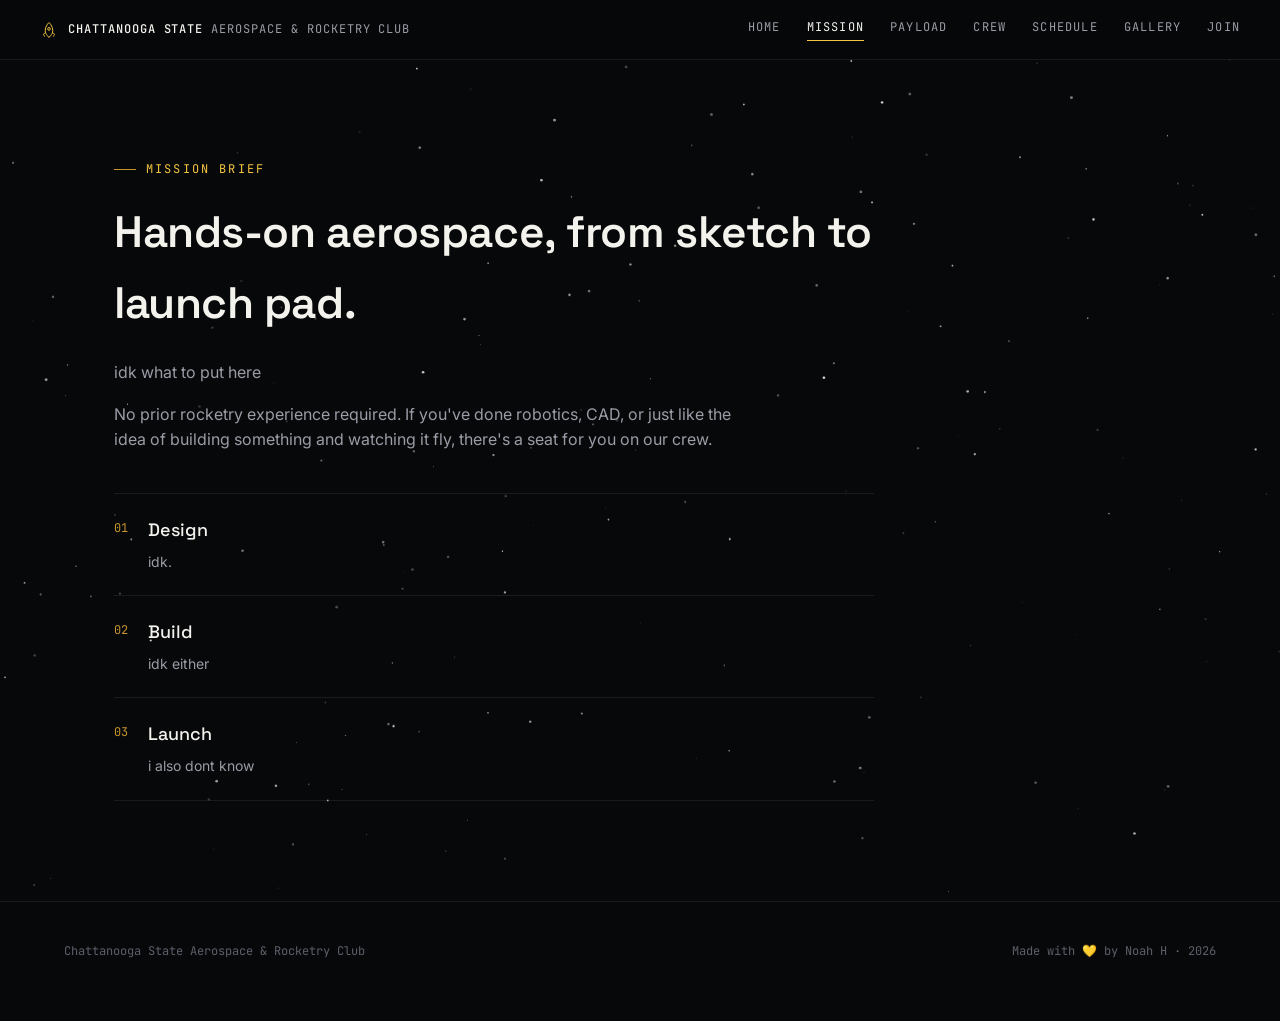
==== about.html @ b6b72275 "Update footer text and year in about.html" ====
<!DOCTYPE html>
<html lang="en">
<head>
<meta charset="UTF-8">
<meta name="viewport" content="width=device-width, initial-scale=1.0">
<title>Mission Brief — Aerospace &amp; Rocketry Club</title>
<link rel="preconnect" href="https://fonts.googleapis.com">
<link rel="preconnect" href="https://fonts.gstatic.com" crossorigin>
<link href="https://fonts.googleapis.com/css2?family=Space+Grotesk:wght@400;500;600;700&family=Inter:wght@400;500;600&family=JetBrains+Mono:wght@400;500&display=swap" rel="stylesheet">
<link rel="stylesheet" href="css/style.css">
</head>
<body>
<canvas id="stars"></canvas>
<div class="content">
<header class="topnav">
  <div class="brand">
    <svg width="18" height="18" viewBox="0 0 24 24" fill="none" xmlns="http://www.w3.org/2000/svg">
      <path d="M12 2C12 2 17 6.5 17 13C17 15.5 15.8 17.6 14.5 19L12 22L9.5 19C8.2 17.6 7 15.5 7 13C7 6.5 12 2 12 2Z" stroke="#f4c542" stroke-width="1.3" stroke-linejoin="round"/>
      <circle cx="12" cy="10.5" r="1.8" stroke="#f4c542" stroke-width="1.3"/>
      <path d="M7.5 15.5L4.5 17.5L6 20.5" stroke="#f4c542" stroke-width="1.1" stroke-linecap="round" stroke-linejoin="round"/>
      <path d="M16.5 15.5L19.5 17.5L18 20.5" stroke="#f4c542" stroke-width="1.1" stroke-linecap="round" stroke-linejoin="round"/>
    </svg>
    <span><strong>Chattanooga State</strong> Aerospace &amp; Rocketry Club</span>
  </div>
  <nav class="links">
    <a href="index.html">Home</a>
    <a href="about.html">Mission</a>
    <a href="programs.html">Payload</a>
    <a href="crew.html">Crew</a>
    <a href="schedule.html">Schedule</a>
    <a href="gallery.html">Gallery</a>
    <a href="join.html">Join</a>
  </nav>
</header>

  <main class="page">
    <div class="eyebrow">Mission brief</div>
    <h2 class="section-title">Hands-on aerospace, from sketch to launch pad.</h2>
    <p style="color:var(--gray); margin-top:22px; max-width:640px; font-size:16px;">idk what to put here</p>
    <p style="color:var(--gray); margin-top:16px; max-width:640px; font-size:16px;">No prior rocketry experience required. If you've done robotics, CAD, or just like the idea of building something and watching it fly, there's a seat for you on our crew.</p>

    <div class="pillars">
      <div class="pillar"><span class="num">01</span><div><h3>Design</h3><p>idk.</p></div></div>
      <div class="pillar"><span class="num">02</span><div><h3>Build</h3><p>idk either</p></div></div>
      <div class="pillar"><span class="num">03</span><div><h3>Launch</h3><p>i also dont know</p></div></div>
    </div>
  </main>

<footer>
  <span>Chattanooga State Aerospace &amp; Rocketry Club</span>
  <span>Made with 💛 by Noah H &middot; 2026</span>
</footer>
</div>
<script src="js/main.js"></script>
</body>
</html>
---- css/style.css ----
:root{
  --void:#07080a;
  --panel:#111319;
  --panel-2:#171a21;
  --hairline:rgba(244,197,66,0.16);
  --hairline-soft:rgba(255,255,255,0.08);
  --yellow:#f4c542;
  --yellow-deep:#c8952a;
  --white:#f3f2ec;
  --gray:#9a9ca6;
  --gray-dim:#5c5f6a;
  --font-display:'Space Grotesk', sans-serif;
  --font-body:'Inter', sans-serif;
  --font-mono:'JetBrains Mono', monospace;
}
*{box-sizing:border-box; margin:0; padding:0;}
html{scroll-behavior:smooth;}
body{
  background:var(--void);
  color:var(--white);
  font-family:var(--font-body);
  line-height:1.6;
  overflow-x:hidden;
  position:relative;
}
#stars{ position:fixed; top:0; left:0; width:100%; height:100%; z-index:0; pointer-events:none; }
.content{ position:relative; z-index:1; }
::selection{ background:var(--yellow); color:var(--void); }
a{ color:inherit; text-decoration:none; }
img{ max-width:100%; display:block; }
@media (prefers-reduced-motion: reduce){ html{ scroll-behavior:auto; } }

header.topnav{
  position:sticky; top:0; z-index:10;
  display:flex; align-items:center; justify-content:space-between;
  padding:18px 40px; background:rgba(7,8,10,0.85); backdrop-filter:blur(8px);
  border-bottom:1px solid var(--hairline-soft);
}
.brand{ display:flex; align-items:center; gap:10px; font-family:var(--font-mono); font-size:12px; letter-spacing:0.08em; color:var(--gray); text-transform:uppercase; }
.brand svg{ flex-shrink:0; }
.brand strong{ color:var(--white); font-weight:500; }
nav.links{ display:flex; gap:26px; flex-wrap:wrap; }
nav.links a{
  font-family:var(--font-mono); font-size:12px; letter-spacing:0.1em; text-transform:uppercase;
  color:var(--gray); position:relative; padding-bottom:4px; transition:color .25s ease;
}
nav.links a::after{ content:""; position:absolute; left:0; bottom:0; width:0; height:1px; background:var(--yellow); transition:width .25s ease; }
nav.links a:hover, nav.links a.active{ color:var(--white); }
nav.links a:hover::after, nav.links a.active::after{ width:100%; }
.nav-toggle{ display:none; }
@media (max-width: 780px){
  nav.links{ display:none; }
  header.topnav{ padding:16px 20px; }
}

section, main.page{ padding:100px 64px; max-width:1180px; margin:0 auto; }
@media (max-width: 720px){ section, main.page{ padding:70px 24px; } }

.eyebrow{
  font-family:var(--font-mono); font-size:12px; letter-spacing:0.18em; text-transform:uppercase;
  color:var(--yellow); display:flex; align-items:center; gap:10px; margin-bottom:18px;
}
.eyebrow::before{ content:""; width:22px; height:1px; background:var(--yellow-deep); }
h2.section-title{
  font-family:var(--font-display); font-weight:600; font-size:clamp(28px,4vw,44px);
  letter-spacing:-0.01em; max-width:760px;
}

#top{
  min-height:80vh; display:flex; flex-direction:column; justify-content:center;
  padding-top:70px; padding-bottom:70px; position:relative;
}
.hero-readout{
  font-family:var(--font-mono); font-size:12px; letter-spacing:0.14em; color:var(--gray);
  text-transform:uppercase; margin-bottom:28px; display:flex; align-items:center; gap:10px;
}
.hero-readout .dot{ width:6px; height:6px; border-radius:50%; background:var(--yellow); box-shadow:0 0 6px 1px rgba(244,197,66,0.6); }
h1{
  font-family:var(--font-display); font-weight:700; font-size:clamp(38px,6.5vw,78px);
  line-height:1.03; letter-spacing:-0.02em; max-width:920px; text-transform:uppercase;
}
h1 .accent{ color:var(--yellow); }
.hero-sub{ margin-top:26px; max-width:560px; font-size:17px; color:var(--gray); }
.hero-cta{ margin-top:44px; display:flex; gap:16px; flex-wrap:wrap; }
.btn{
  font-family:var(--font-mono); font-size:13px; letter-spacing:0.06em; text-transform:uppercase;
  padding:14px 26px; border-radius:2px; display:inline-flex; align-items:center; gap:8px;
  cursor:pointer; transition:transform .2s ease, background .2s ease, border-color .2s ease; border:1px solid transparent;
}
.btn:hover{ transform:translateY(-2px); }
.btn-primary{ background:var(--yellow); color:#221a05; font-weight:500; border-color:var(--yellow); }
.btn-primary:hover{ background:#ffd25c; }
.btn-ghost{ background:transparent; color:var(--white); border-color:var(--hairline-soft); }
.btn-ghost:hover{ border-color:var(--yellow-deep); color:var(--yellow); }

.hero-stats{
  margin-top:64px; display:flex; gap:56px; flex-wrap:wrap;
  border-top:1px solid var(--hairline-soft); padding-top:26px; max-width:780px;
}
.hero-stats div{ display:flex; flex-direction:column; gap:6px; }
.hero-stats .label{ font-family:var(--font-mono); font-size:11px; letter-spacing:0.1em; text-transform:uppercase; color:var(--gray-dim); }
.hero-stats .value{ font-family:var(--font-display); font-size:18px; color:var(--white); }

.pillars{ display:flex; flex-direction:column; gap:0; margin-top:40px; max-width:760px; }
.pillar{ display:flex; gap:20px; padding:22px 0; border-top:1px solid var(--hairline-soft); }
.pillar:last-child{ border-bottom:1px solid var(--hairline-soft); }
.pillar .num{ font-family:var(--font-mono); font-size:12px; color:var(--yellow-deep); padding-top:3px; }
.pillar h3{ font-family:var(--font-display); font-size:18px; font-weight:500; margin-bottom:6px; }
.pillar p{ margin:0; font-size:14px; color:var(--gray); }

.card-grid{
  display:grid; grid-template-columns:repeat(2, 1fr); gap:1px; margin-top:44px;
  background:var(--hairline-soft); border:1px solid var(--hairline-soft);
}
.card{ background:var(--panel); padding:32px; display:flex; flex-direction:column; gap:14px; transition:background .25s ease; }
.card:hover{ background:var(--panel-2); }
.card .tag{ font-family:var(--font-mono); font-size:11px; letter-spacing:0.1em; text-transform:uppercase; color:var(--yellow-deep); }
.card h3{ font-family:var(--font-display); font-size:20px; font-weight:500; }
.card p{ color:var(--gray); font-size:14px; }
@media (max-width: 720px){ .card-grid{ grid-template-columns:1fr; } }

.crew-grid{ margin-top:44px; display:grid; grid-template-columns:repeat(auto-fit, minmax(220px, 1fr)); gap:20px; }
.crew-card{ border:1px dashed var(--hairline-soft); padding:26px; background:var(--panel); display:flex; flex-direction:column; justify-content:center; }
.crew-role{ font-family:var(--font-mono); font-size:11px; letter-spacing:0.08em; text-transform:uppercase; color:var(--yellow-deep); margin-top:6px; }
.crew-card h3{ font-family:var(--font-display); font-size:18px; font-weight:500; }
.crew-card p{ font-size:13px; color:var(--gray-dim); margin-top:10px; }

.flight-log{ margin-top:44px; border-top:1px solid var(--hairline-soft); }
.log-row{ display:grid; grid-template-columns:140px 1fr 1fr; gap:20px; padding:20px 0; border-bottom:1px solid var(--hairline-soft); align-items:center; }
.log-row .log-tag{ font-family:var(--font-mono); font-size:11px; letter-spacing:0.08em; text-transform:uppercase; color:var(--yellow-deep); }
.log-row .log-main{ font-family:var(--font-display); font-size:17px; }
.log-row .log-detail{ font-family:var(--font-mono); font-size:13px; color:var(--gray); }
@media (max-width: 640px){ .log-row{ grid-template-columns:1fr; gap:6px; } }

.mission-log{ margin-top:60px; }
.mission-log h3.mlog-title{ font-family:var(--font-display); font-size:20px; margin-bottom:24px; }
.mlog-entry{ border-left:2px solid var(--yellow-deep); padding:4px 0 4px 24px; margin-bottom:36px; }
.mlog-date{ font-family:var(--font-mono); font-size:11px; letter-spacing:0.08em; text-transform:uppercase; color:var(--yellow); margin-bottom:10px; }
.mlog-entry h4{ font-family:var(--font-display); font-size:17px; font-weight:500; margin-bottom:8px; }
.mlog-entry p{ color:var(--gray); font-size:14px; margin-bottom:6px; max-width:680px; }
.mlog-list{ color:var(--gray); font-size:14px; margin:10px 0 6px 18px; max-width:660px; }
.mlog-list li{ margin-bottom:6px; }

.gallery-grid{ margin-top:44px; display:grid; grid-template-columns:repeat(3, 1fr); gap:16px; }
.gallery-item{
  aspect-ratio:4/3; background:var(--panel); border:1px solid var(--hairline-soft);
  display:flex; flex-direction:column; align-items:center; justify-content:center; gap:10px;
  color:var(--gray-dim); text-align:center; padding:16px;
}
.gallery-item .icon{ color:var(--yellow-deep); }
.gallery-item span{ font-family:var(--font-mono); font-size:11px; letter-spacing:0.06em; text-transform:uppercase; }
@media (max-width: 780px){ .gallery-grid{ grid-template-columns:repeat(2, 1fr); } }
@media (max-width: 480px){ .gallery-grid{ grid-template-columns:1fr; } }
.gallery-note{ margin-top:28px; color:var(--gray-dim); font-family:var(--font-mono); font-size:12px; max-width:560px; }

#ground-control, .split{ display:grid; grid-template-columns:1fr 1fr; gap:64px; }
#ground-control p, .split p{ color:var(--gray); margin-top:20px; max-width:460px; }
.contact-list{ margin-top:28px; display:flex; flex-direction:column; gap:14px; }
.contact-list div{ font-family:var(--font-mono); font-size:13px; color:var(--white); display:flex; gap:12px; }
.contact-list span{ color:var(--gray-dim); min-width:90px; }
.join-form{ background:var(--panel); border:1px solid var(--hairline-soft); padding:32px; }
.join-form .field{ margin-bottom:18px; display:flex; flex-direction:column; gap:8px; }
.join-form label{ font-family:var(--font-mono); font-size:11px; letter-spacing:0.08em; text-transform:uppercase; color:var(--gray); }
.join-form input, .join-form select{
  background:var(--void); border:1px solid var(--hairline-soft); color:var(--white);
  font-family:var(--font-body); font-size:14px; padding:12px 14px; border-radius:2px;
}
.join-form input:focus, .join-form select:focus{ outline:none; border-color:var(--yellow-deep); }
.join-form button{ width:100%; margin-top:6px; }
@media (max-width: 860px){ #ground-control, .split{ grid-template-columns:1fr; } }

footer{
  padding:40px 64px 60px; border-top:1px solid var(--hairline-soft); display:flex;
  justify-content:space-between; flex-wrap:wrap; gap:12px; font-family:var(--font-mono);
  font-size:12px; color:var(--gray-dim);
}
@media (max-width: 720px){ footer{ padding:32px 24px; flex-direction:column; } }
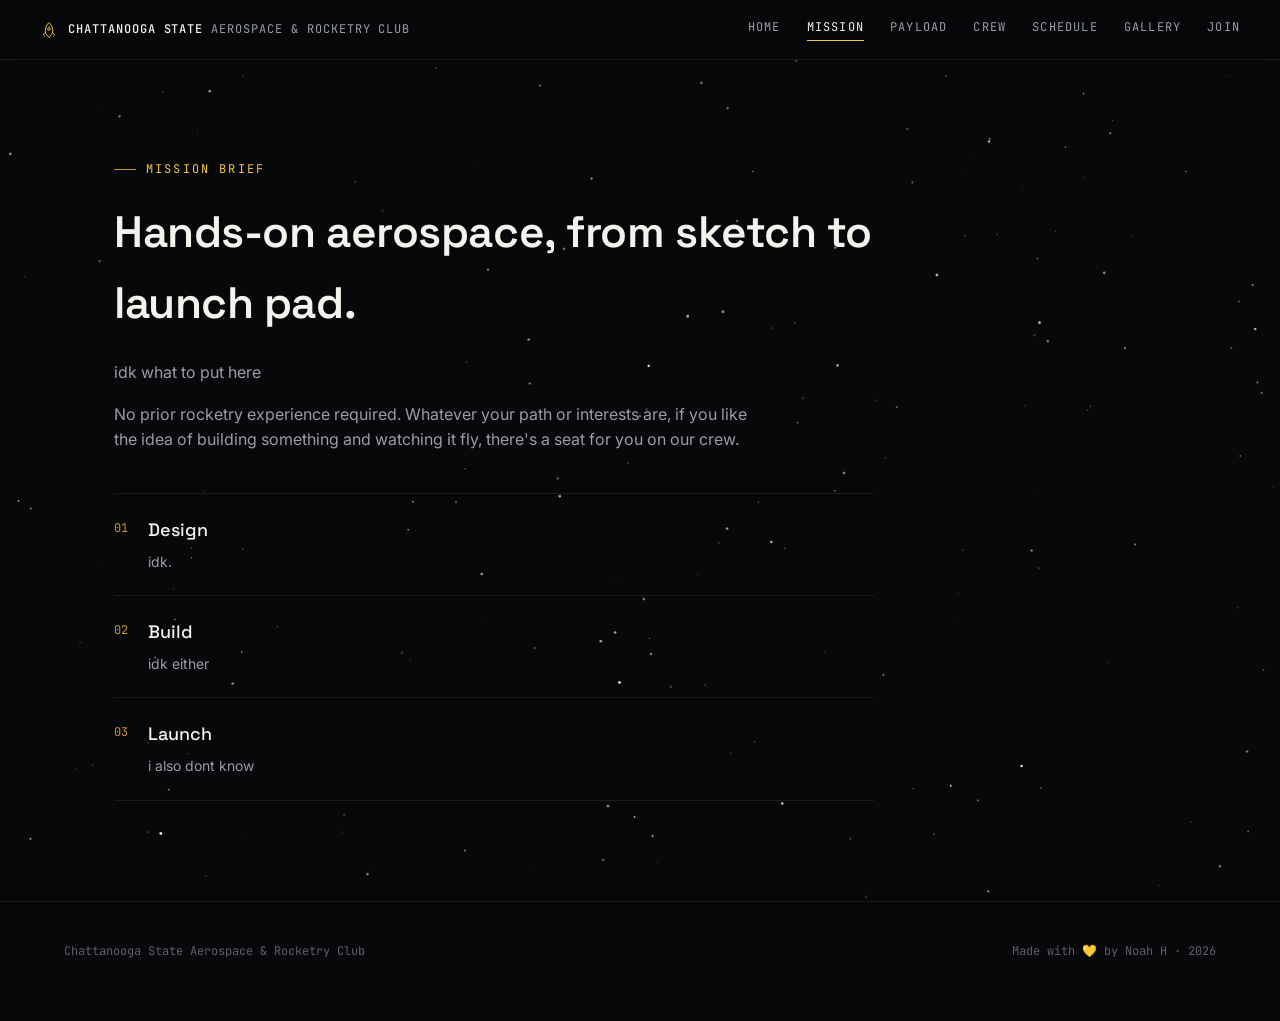
==== commit f4b546c1: "Update about.html" ====
--- a/about.html
+++ b/about.html
@@ -37,7 +37,7 @@
     <div class="eyebrow">Mission brief</div>
     <h2 class="section-title">Hands-on aerospace, from sketch to launch pad.</h2>
     <p style="color:var(--gray); margin-top:22px; max-width:640px; font-size:16px;">idk what to put here</p>
-    <p style="color:var(--gray); margin-top:16px; max-width:640px; font-size:16px;">No prior rocketry experience required. If you've done robotics, CAD, or just like the idea of building something and watching it fly, there's a seat for you on our crew.</p>
+    <p style="color:var(--gray); margin-top:16px; max-width:640px; font-size:16px;">No prior rocketry experience required. Whatever your path or interests are, if you like the idea of building something and watching it fly, there's a seat for you on our crew.</p>
 
     <div class="pillars">
       <div class="pillar"><span class="num">01</span><div><h3>Design</h3><p>idk.</p></div></div>
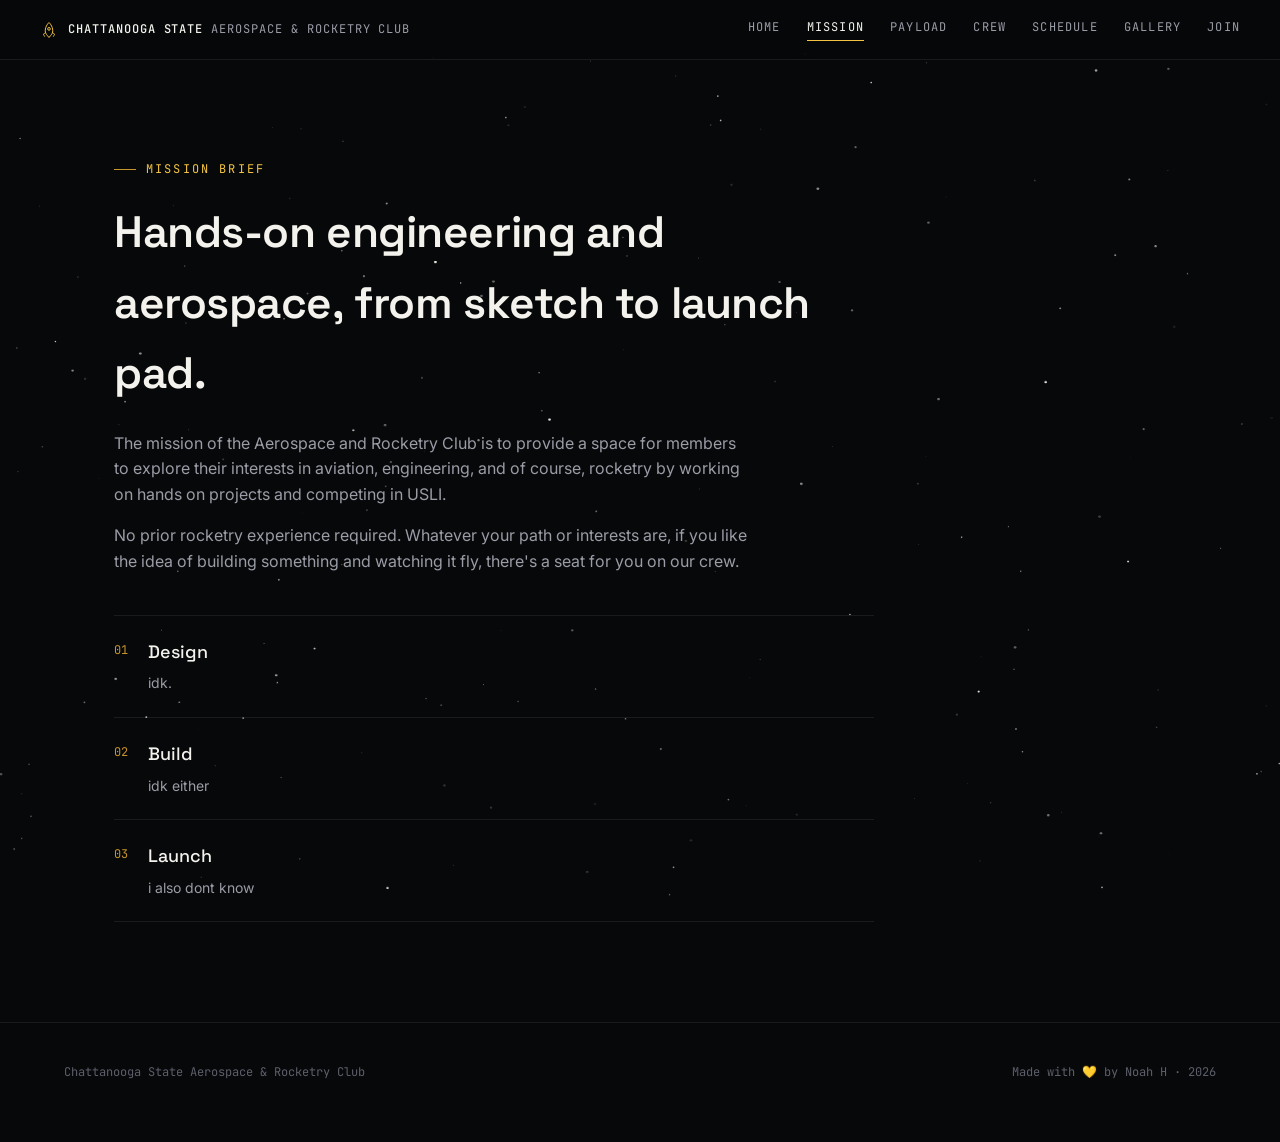
==== commit b8184b7c: "Update about.html" ====
--- a/about.html
+++ b/about.html
@@ -35,8 +35,8 @@
 
   <main class="page">
     <div class="eyebrow">Mission brief</div>
-    <h2 class="section-title">Hands-on aerospace, from sketch to launch pad.</h2>
-    <p style="color:var(--gray); margin-top:22px; max-width:640px; font-size:16px;">idk what to put here</p>
+    <h2 class="section-title">Hands-on engineering and aerospace, from sketch to launch pad.</h2>
+    <p style="color:var(--gray); margin-top:22px; max-width:640px; font-size:16px;">The mission of the Aerospace and Rocketry Club is to provide a space for members to explore their interests in aviation, engineering, and of course, rocketry by working on hands on projects and competing in USLI.</p>
     <p style="color:var(--gray); margin-top:16px; max-width:640px; font-size:16px;">No prior rocketry experience required. Whatever your path or interests are, if you like the idea of building something and watching it fly, there's a seat for you on our crew.</p>
 
     <div class="pillars">
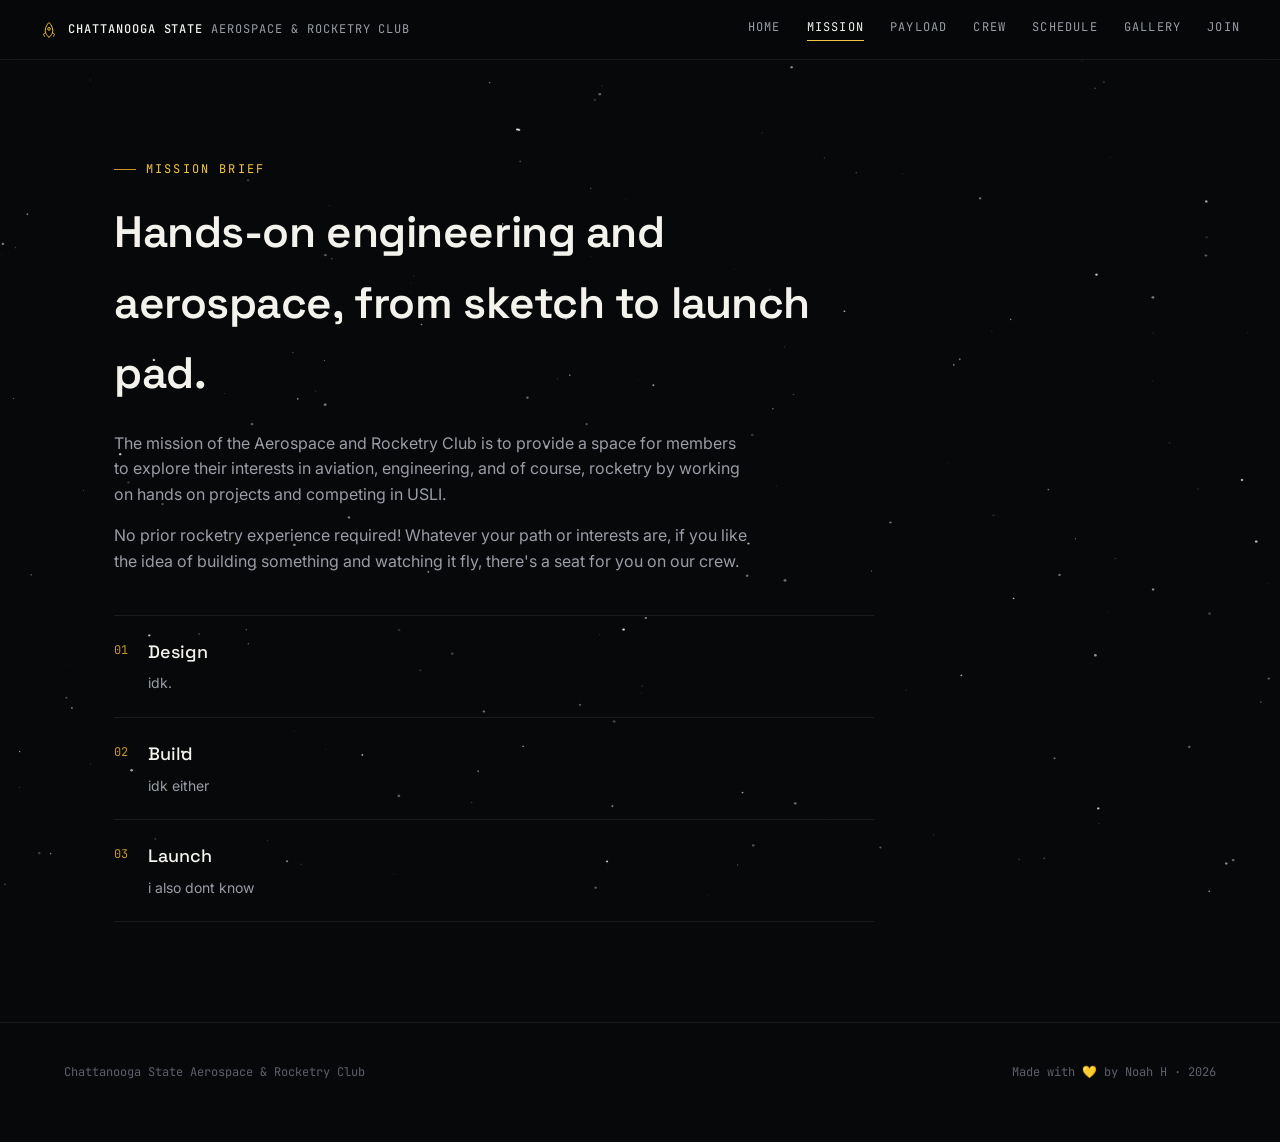
==== commit 7ff2b611: "Update description of rocketry experience requirement" ====
--- a/about.html
+++ b/about.html
@@ -37,7 +37,7 @@
     <div class="eyebrow">Mission brief</div>
     <h2 class="section-title">Hands-on engineering and aerospace, from sketch to launch pad.</h2>
     <p style="color:var(--gray); margin-top:22px; max-width:640px; font-size:16px;">The mission of the Aerospace and Rocketry Club is to provide a space for members to explore their interests in aviation, engineering, and of course, rocketry by working on hands on projects and competing in USLI.</p>
-    <p style="color:var(--gray); margin-top:16px; max-width:640px; font-size:16px;">No prior rocketry experience required. Whatever your path or interests are, if you like the idea of building something and watching it fly, there's a seat for you on our crew.</p>
+    <p style="color:var(--gray); margin-top:16px; max-width:640px; font-size:16px;">No prior rocketry experience required! Whatever your path or interests are, if you like the idea of building something and watching it fly, there's a seat for you on our crew.</p>
 
     <div class="pillars">
       <div class="pillar"><span class="num">01</span><div><h3>Design</h3><p>idk.</p></div></div>
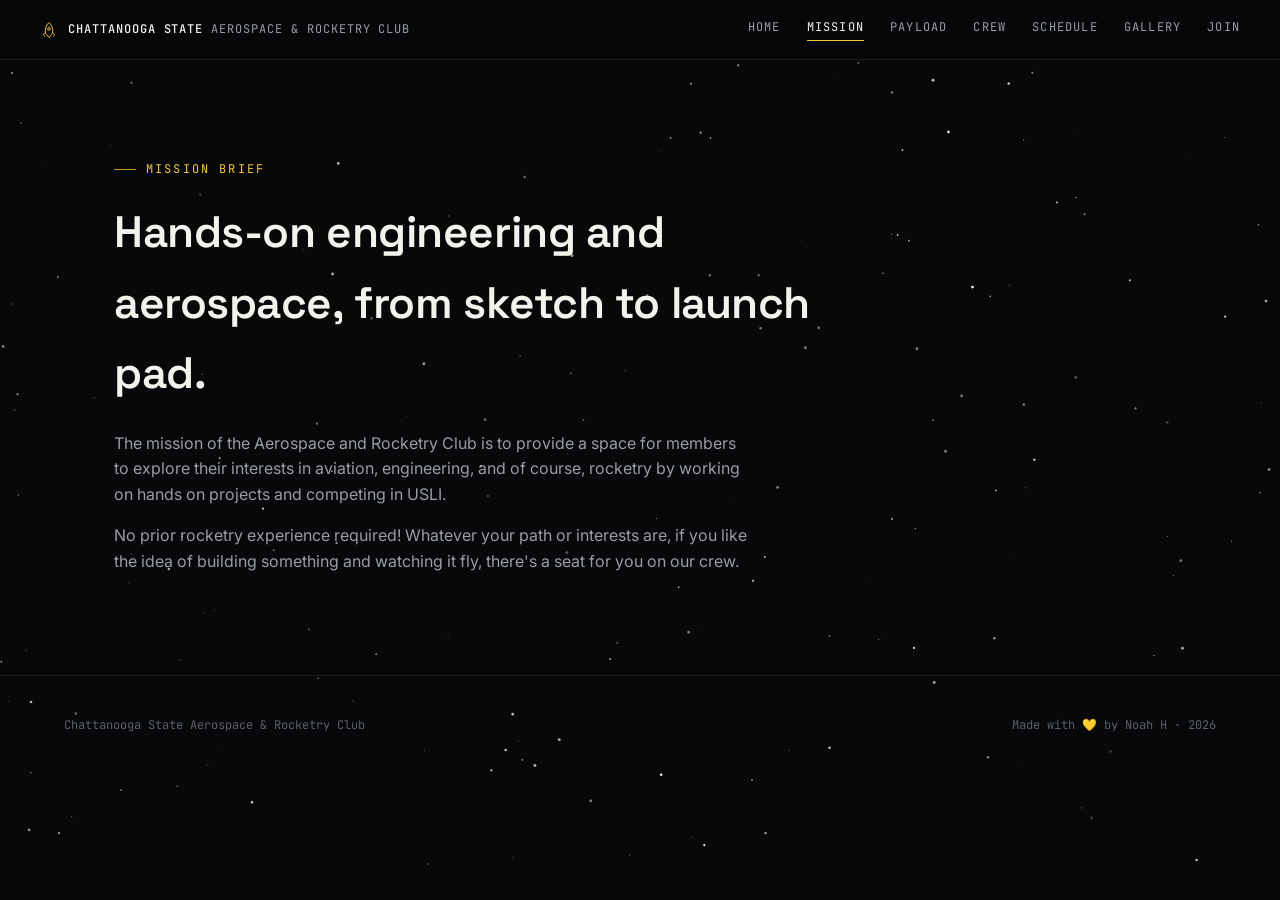
==== commit fd27b294: "Remove pillars section from about.html Removed the pillars section from the about page." ====
--- a/about.html
+++ b/about.html
@@ -38,12 +38,7 @@
     <h2 class="section-title">Hands-on engineering and aerospace, from sketch to launch pad.</h2>
     <p style="color:var(--gray); margin-top:22px; max-width:640px; font-size:16px;">The mission of the Aerospace and Rocketry Club is to provide a space for members to explore their interests in aviation, engineering, and of course, rocketry by working on hands on projects and competing in USLI.</p>
     <p style="color:var(--gray); margin-top:16px; max-width:640px; font-size:16px;">No prior rocketry experience required! Whatever your path or interests are, if you like the idea of building something and watching it fly, there's a seat for you on our crew.</p>
-
-    <div class="pillars">
-      <div class="pillar"><span class="num">01</span><div><h3>Design</h3><p>idk.</p></div></div>
-      <div class="pillar"><span class="num">02</span><div><h3>Build</h3><p>idk either</p></div></div>
-      <div class="pillar"><span class="num">03</span><div><h3>Launch</h3><p>i also dont know</p></div></div>
-    </div>
+    
   </main>
 
 <footer>
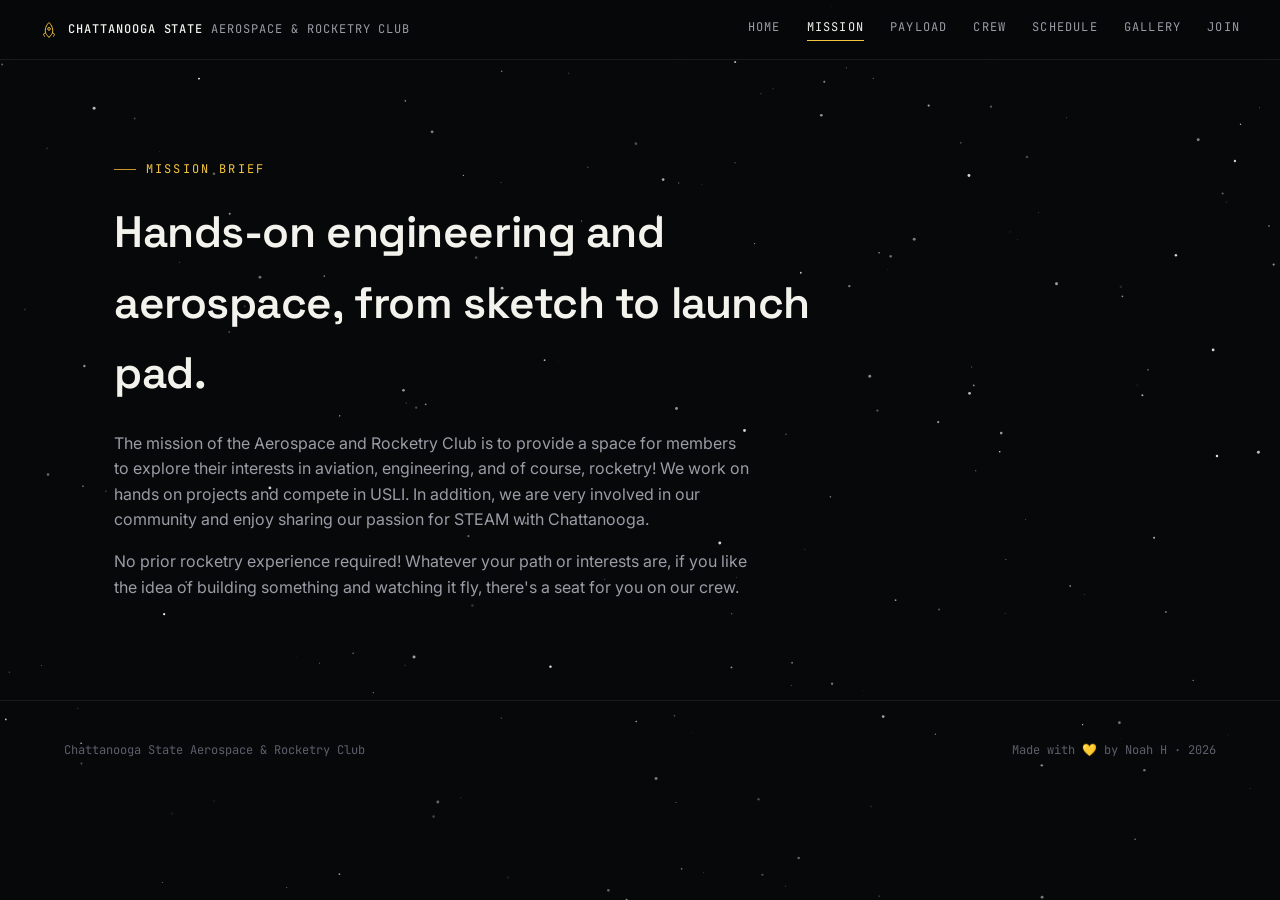
==== commit 643a0298: "Revise mission statement for clarity and engagement Updated the mission statement to include communi" ====
--- a/about.html
+++ b/about.html
@@ -36,7 +36,7 @@
   <main class="page">
     <div class="eyebrow">Mission brief</div>
     <h2 class="section-title">Hands-on engineering and aerospace, from sketch to launch pad.</h2>
-    <p style="color:var(--gray); margin-top:22px; max-width:640px; font-size:16px;">The mission of the Aerospace and Rocketry Club is to provide a space for members to explore their interests in aviation, engineering, and of course, rocketry by working on hands on projects and competing in USLI.</p>
+    <p style="color:var(--gray); margin-top:22px; max-width:640px; font-size:16px;">The mission of the Aerospace and Rocketry Club is to provide a space for members to explore their interests in aviation, engineering, and of course, rocketry! We work on hands on projects and compete in USLI. In addition, we are very involved in our community and enjoy sharing our passion for STEAM with Chattanooga.</p>
     <p style="color:var(--gray); margin-top:16px; max-width:640px; font-size:16px;">No prior rocketry experience required! Whatever your path or interests are, if you like the idea of building something and watching it fly, there's a seat for you on our crew.</p>
     
   </main>
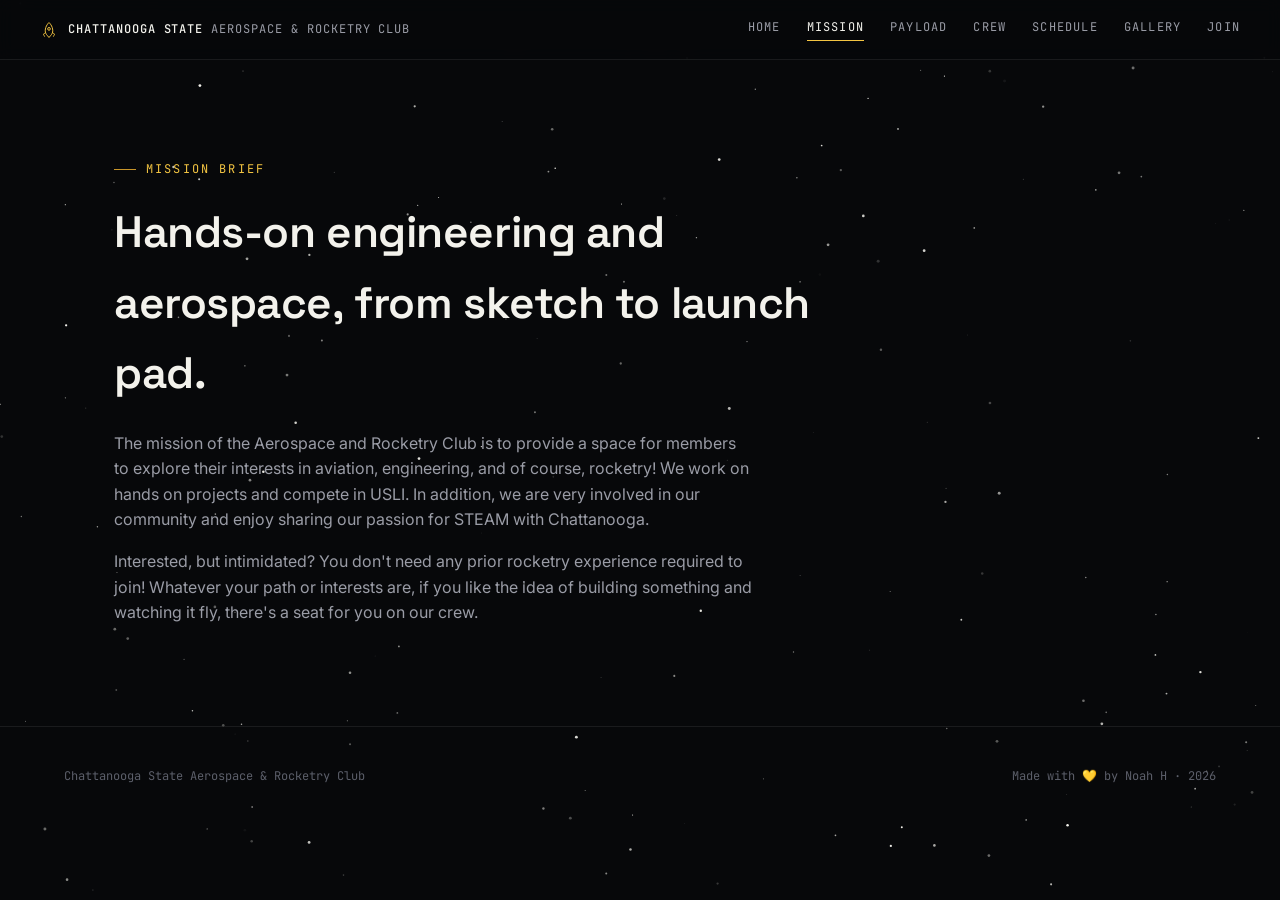
==== commit 9825a6e0: "Update recruitment message for clarity and encouragement" ====
--- a/about.html
+++ b/about.html
@@ -37,7 +37,7 @@
     <div class="eyebrow">Mission brief</div>
     <h2 class="section-title">Hands-on engineering and aerospace, from sketch to launch pad.</h2>
     <p style="color:var(--gray); margin-top:22px; max-width:640px; font-size:16px;">The mission of the Aerospace and Rocketry Club is to provide a space for members to explore their interests in aviation, engineering, and of course, rocketry! We work on hands on projects and compete in USLI. In addition, we are very involved in our community and enjoy sharing our passion for STEAM with Chattanooga.</p>
-    <p style="color:var(--gray); margin-top:16px; max-width:640px; font-size:16px;">No prior rocketry experience required! Whatever your path or interests are, if you like the idea of building something and watching it fly, there's a seat for you on our crew.</p>
+    <p style="color:var(--gray); margin-top:16px; max-width:640px; font-size:16px;">Interested, but intimidated? You don't need any prior rocketry experience required to join! Whatever your path or interests are, if you like the idea of building something and watching it fly, there's a seat for you on our crew.</p>
     
   </main>
 
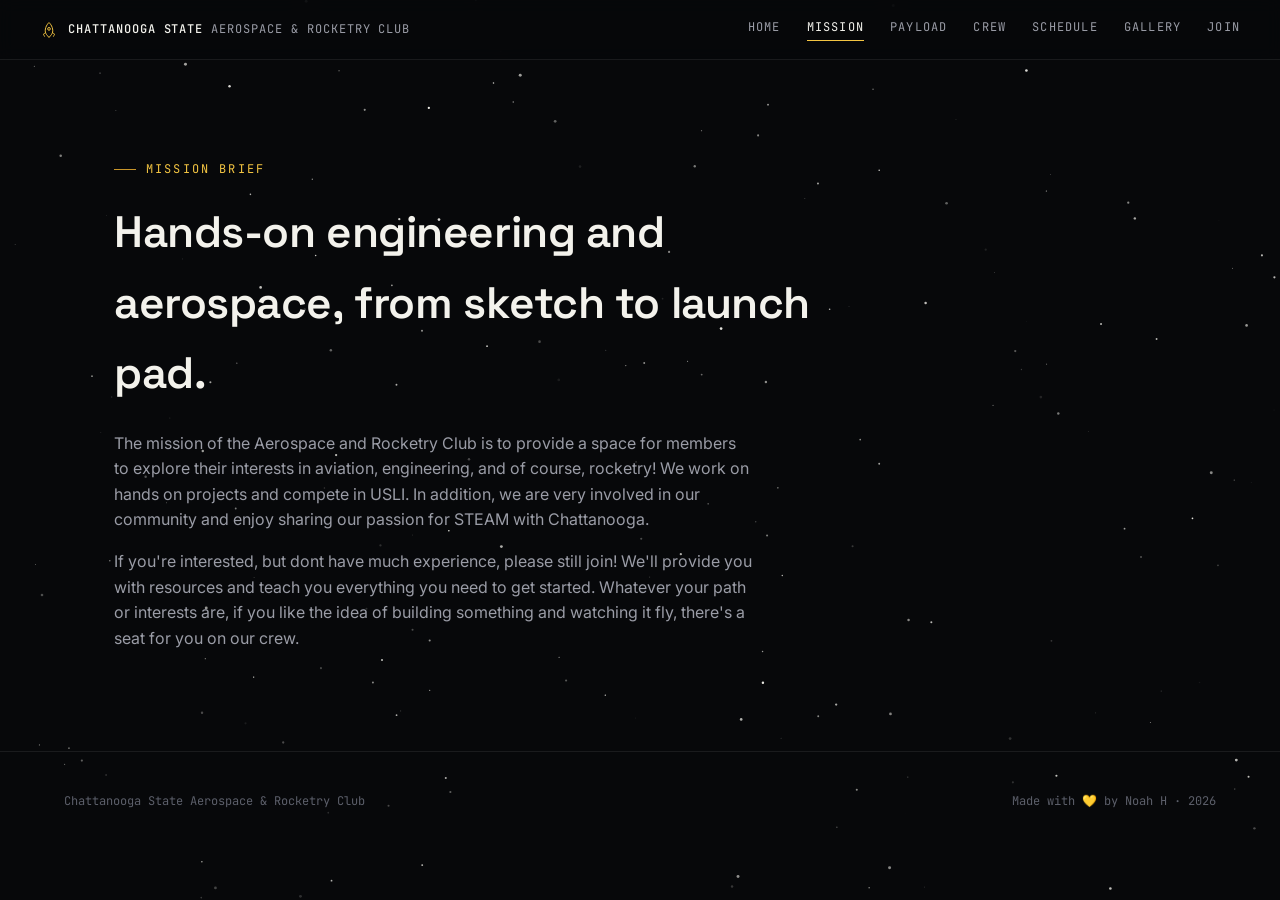
==== commit 5eca2029: "Revise invitation text for new members Updated the invitation paragraph to encourage participation w" ====
--- a/about.html
+++ b/about.html
@@ -37,7 +37,7 @@
     <div class="eyebrow">Mission brief</div>
     <h2 class="section-title">Hands-on engineering and aerospace, from sketch to launch pad.</h2>
     <p style="color:var(--gray); margin-top:22px; max-width:640px; font-size:16px;">The mission of the Aerospace and Rocketry Club is to provide a space for members to explore their interests in aviation, engineering, and of course, rocketry! We work on hands on projects and compete in USLI. In addition, we are very involved in our community and enjoy sharing our passion for STEAM with Chattanooga.</p>
-    <p style="color:var(--gray); margin-top:16px; max-width:640px; font-size:16px;">Interested, but intimidated? You don't need any prior rocketry experience required to join! Whatever your path or interests are, if you like the idea of building something and watching it fly, there's a seat for you on our crew.</p>
+    <p style="color:var(--gray); margin-top:16px; max-width:640px; font-size:16px;">If you're interested, but dont have much experience, please still join! We'll provide you with resources and teach you everything you need to get started. Whatever your path or interests are, if you like the idea of building something and watching it fly, there's a seat for you on our crew.</p>
     
   </main>
 
